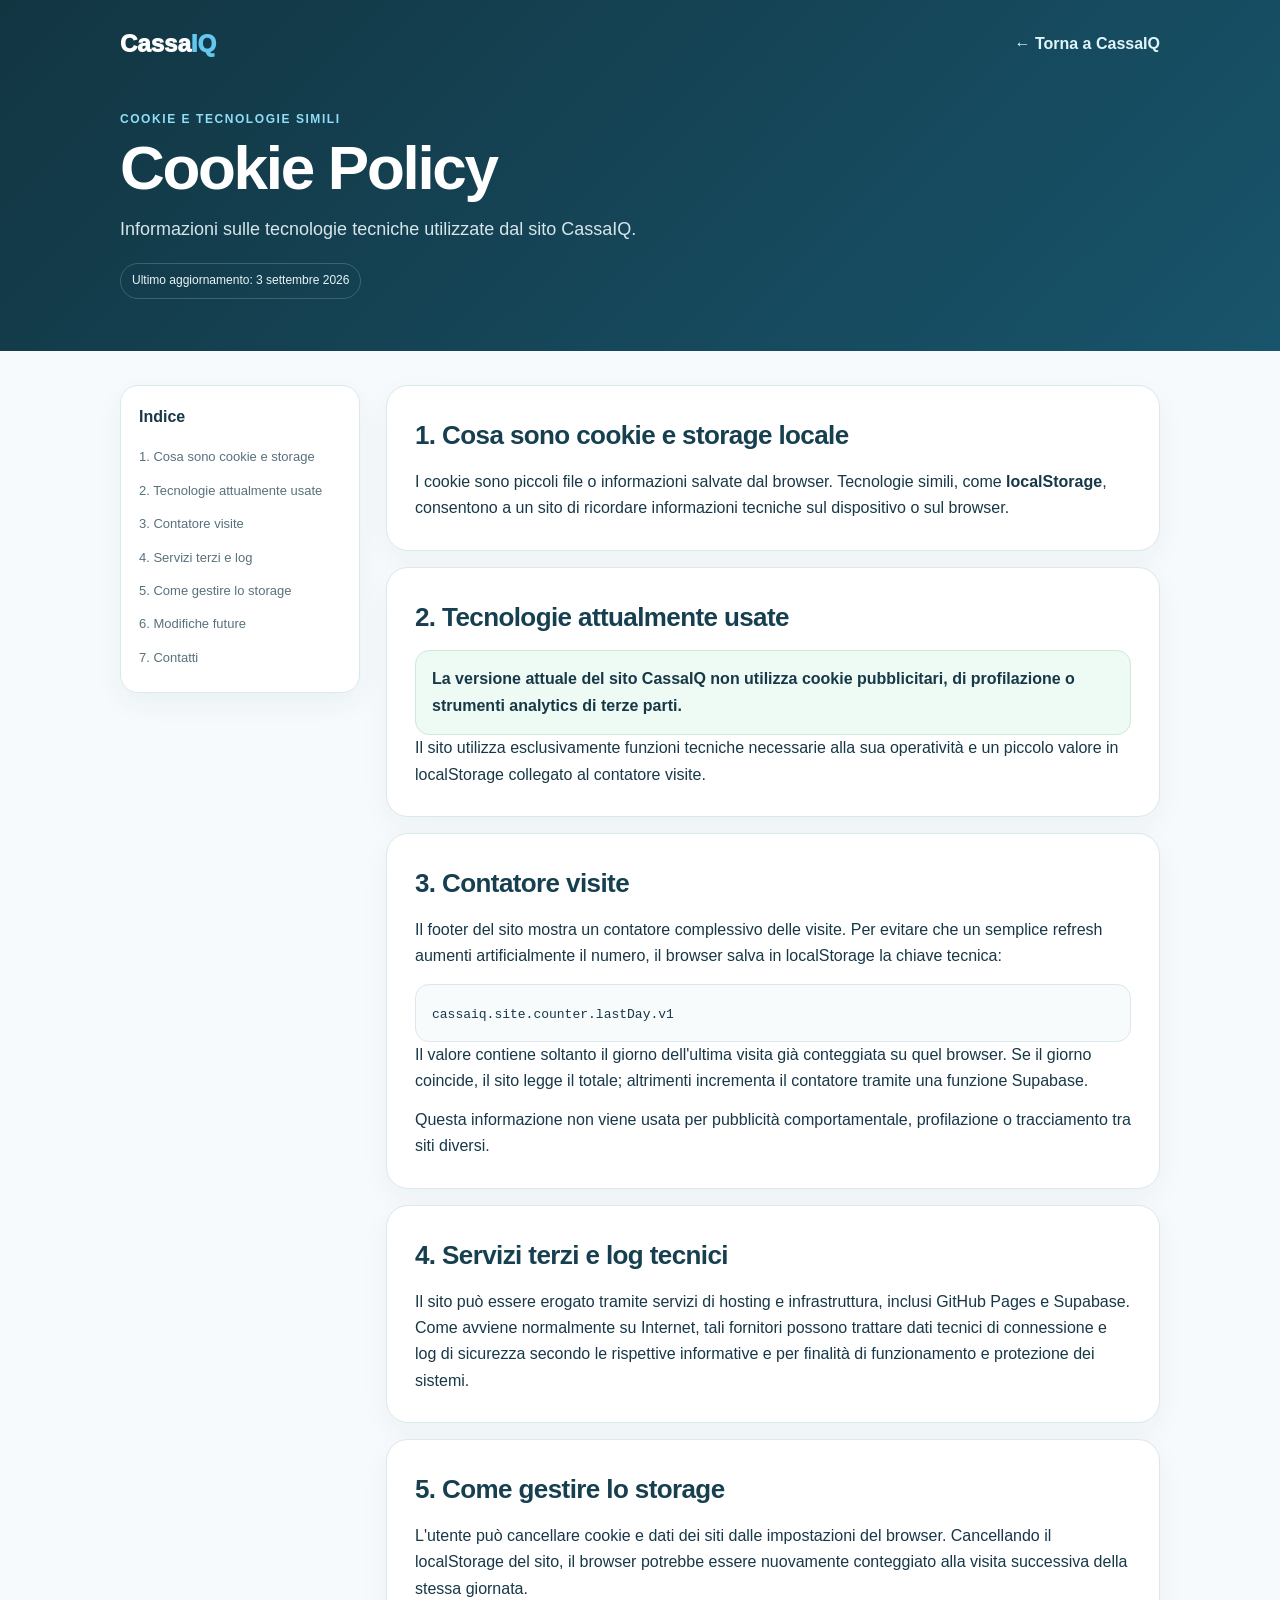
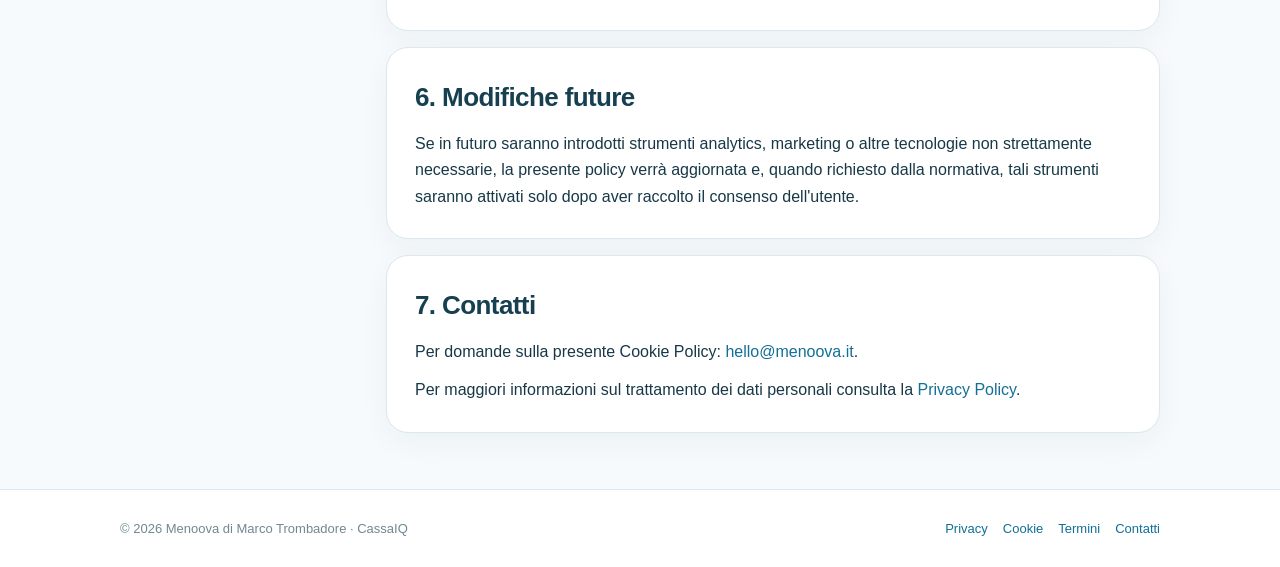
==== cookie-policy.html @ 6b3182c5 "Add files via upload" ====
<!doctype html>
<html lang="it">
<head>
<meta charset="utf-8">
<meta name="viewport" content="width=device-width,initial-scale=1">
<meta name="theme-color" content="#2fa8d7">
<title>Cookie Policy — CassaIQ</title>
<meta name="robots" content="index,follow">
<style>
:root{--blue:#2fa8d7;--blue-dark:#126f96;--ink:#173847;--muted:#607783;--line:#dbe8ed;--bg:#f6fafc;--paper:#fff;--green:#27885b}
*{box-sizing:border-box}html{scroll-behavior:smooth}body{margin:0;font-family:Inter,-apple-system,BlinkMacSystemFont,"Segoe UI",Roboto,Arial,sans-serif;color:var(--ink);background:var(--bg);line-height:1.65}a{color:var(--blue-dark);text-decoration:none}a:hover{text-decoration:underline}.wrap{width:min(1040px,calc(100% - 34px));margin:auto}.top{background:linear-gradient(135deg,#123542,#18546b);color:#fff;padding:24px 0 52px}.nav{display:flex;align-items:center;justify-content:space-between;gap:20px}.brand{font-weight:950;font-size:24px;color:#fff}.brand span{color:#64c8ee}.back{color:#dff4fb;font-weight:750}.hero{padding-top:46px;max-width:800px}.eyebrow{font-size:12px;text-transform:uppercase;letter-spacing:.13em;font-weight:900;color:#90ddf7}.hero h1{font-size:clamp(38px,6vw,62px);line-height:1;letter-spacing:-2.3px;margin:8px 0 16px}.hero p{font-size:18px;color:#d6e5ea;margin:0}.updated{display:inline-block;margin-top:18px;padding:7px 11px;border:1px solid rgba(255,255,255,.18);border-radius:999px;font-size:12px;color:#e8f4f7}.layout{display:grid;grid-template-columns:240px 1fr;gap:26px;padding:34px 0 56px}.toc{position:sticky;top:20px;align-self:start;background:#fff;border:1px solid var(--line);border-radius:18px;padding:18px;box-shadow:0 10px 28px rgba(23,56,71,.05)}.toc strong{display:block;margin-bottom:10px}.toc a{display:block;padding:6px 0;font-size:13px;color:#58717c}.content{display:grid;gap:16px}.card{background:#fff;border:1px solid var(--line);border-radius:22px;padding:28px;box-shadow:0 10px 30px rgba(23,56,71,.045)}h2{font-size:26px;letter-spacing:-.6px;margin:0 0 12px;color:#163f50}h3{font-size:18px;margin:20px 0 8px}p{margin:0 0 12px}p:last-child{margin-bottom:0}ul{margin:10px 0 0;padding-left:21px}.notice{padding:15px 16px;border-radius:14px;background:#eef8fc;border:1px solid #cfeaf5}.ok{background:#eefaf4;border-color:#ccebd9}.legal-box{background:#f8fbfc;border:1px solid var(--line);border-radius:14px;padding:15px 16px;margin-top:14px}.small{font-size:13px;color:var(--muted)}footer{border-top:1px solid var(--line);background:#fff;padding:28px 0;color:#718891;font-size:13px}.footer-row{display:flex;justify-content:space-between;gap:20px;flex-wrap:wrap}.footer-links{display:flex;gap:15px;flex-wrap:wrap}@media(max-width:780px){.layout{grid-template-columns:1fr}.toc{position:static}.card{padding:22px}.top{padding-bottom:40px}.nav{align-items:flex-start}.footer-row{flex-direction:column}}
</style>
</head>
<body>
<header class="top"><div class="wrap"><nav class="nav"><a class="brand" href="index.html">Cassa<span>IQ</span></a><a class="back" href="index.html">← Torna a CassaIQ</a></nav><div class="hero"><div class="eyebrow">Cookie e tecnologie simili</div><h1>Cookie Policy</h1><p>Informazioni sulle tecnologie tecniche utilizzate dal sito CassaIQ.</p><span class="updated">Ultimo aggiornamento: 3 settembre 2026</span></div></div></header>
<main class="wrap layout"><aside class="toc"><strong>Indice</strong><a href="#cosa">1. Cosa sono cookie e storage</a><a href="#attuali">2. Tecnologie attualmente usate</a><a href="#contatore">3. Contatore visite</a><a href="#terze">4. Servizi terzi e log</a><a href="#gestione">5. Come gestire lo storage</a><a href="#futuro">6. Modifiche future</a><a href="#contatti">7. Contatti</a></aside><div class="content">
<section class="card" id="cosa"><h2>1. Cosa sono cookie e storage locale</h2><p>I cookie sono piccoli file o informazioni salvate dal browser. Tecnologie simili, come <strong>localStorage</strong>, consentono a un sito di ricordare informazioni tecniche sul dispositivo o sul browser.</p></section>
<section class="card" id="attuali"><h2>2. Tecnologie attualmente usate</h2><div class="notice ok"><p><strong>La versione attuale del sito CassaIQ non utilizza cookie pubblicitari, di profilazione o strumenti analytics di terze parti.</strong></p></div><p>Il sito utilizza esclusivamente funzioni tecniche necessarie alla sua operatività e un piccolo valore in localStorage collegato al contatore visite.</p></section>
<section class="card" id="contatore"><h2>3. Contatore visite</h2><p>Il footer del sito mostra un contatore complessivo delle visite. Per evitare che un semplice refresh aumenti artificialmente il numero, il browser salva in localStorage la chiave tecnica:</p><div class="legal-box"><code>cassaiq.site.counter.lastDay.v1</code></div><p>Il valore contiene soltanto il giorno dell'ultima visita già conteggiata su quel browser. Se il giorno coincide, il sito legge il totale; altrimenti incrementa il contatore tramite una funzione Supabase.</p><p>Questa informazione non viene usata per pubblicità comportamentale, profilazione o tracciamento tra siti diversi.</p></section>
<section class="card" id="terze"><h2>4. Servizi terzi e log tecnici</h2><p>Il sito può essere erogato tramite servizi di hosting e infrastruttura, inclusi GitHub Pages e Supabase. Come avviene normalmente su Internet, tali fornitori possono trattare dati tecnici di connessione e log di sicurezza secondo le rispettive informative e per finalità di funzionamento e protezione dei sistemi.</p></section>
<section class="card" id="gestione"><h2>5. Come gestire lo storage</h2><p>L'utente può cancellare cookie e dati dei siti dalle impostazioni del browser. Cancellando il localStorage del sito, il browser potrebbe essere nuovamente conteggiato alla visita successiva della stessa giornata.</p></section>
<section class="card" id="futuro"><h2>6. Modifiche future</h2><p>Se in futuro saranno introdotti strumenti analytics, marketing o altre tecnologie non strettamente necessarie, la presente policy verrà aggiornata e, quando richiesto dalla normativa, tali strumenti saranno attivati solo dopo aver raccolto il consenso dell'utente.</p></section>
<section class="card" id="contatti"><h2>7. Contatti</h2><p>Per domande sulla presente Cookie Policy: <a href="mailto:hello@menoova.it">hello@menoova.it</a>.</p><p>Per maggiori informazioni sul trattamento dei dati personali consulta la <a href="privacy.html">Privacy Policy</a>.</p></section>
</div></main>
<footer><div class="wrap footer-row"><span>© 2026 Menoova di Marco Trombadore · CassaIQ</span><div class="footer-links"><a href="privacy.html">Privacy</a><a href="cookie-policy.html">Cookie</a><a href="termini-condizioni.html">Termini</a><a href="mailto:hello@menoova.it">Contatti</a></div></div></footer>
</body></html>
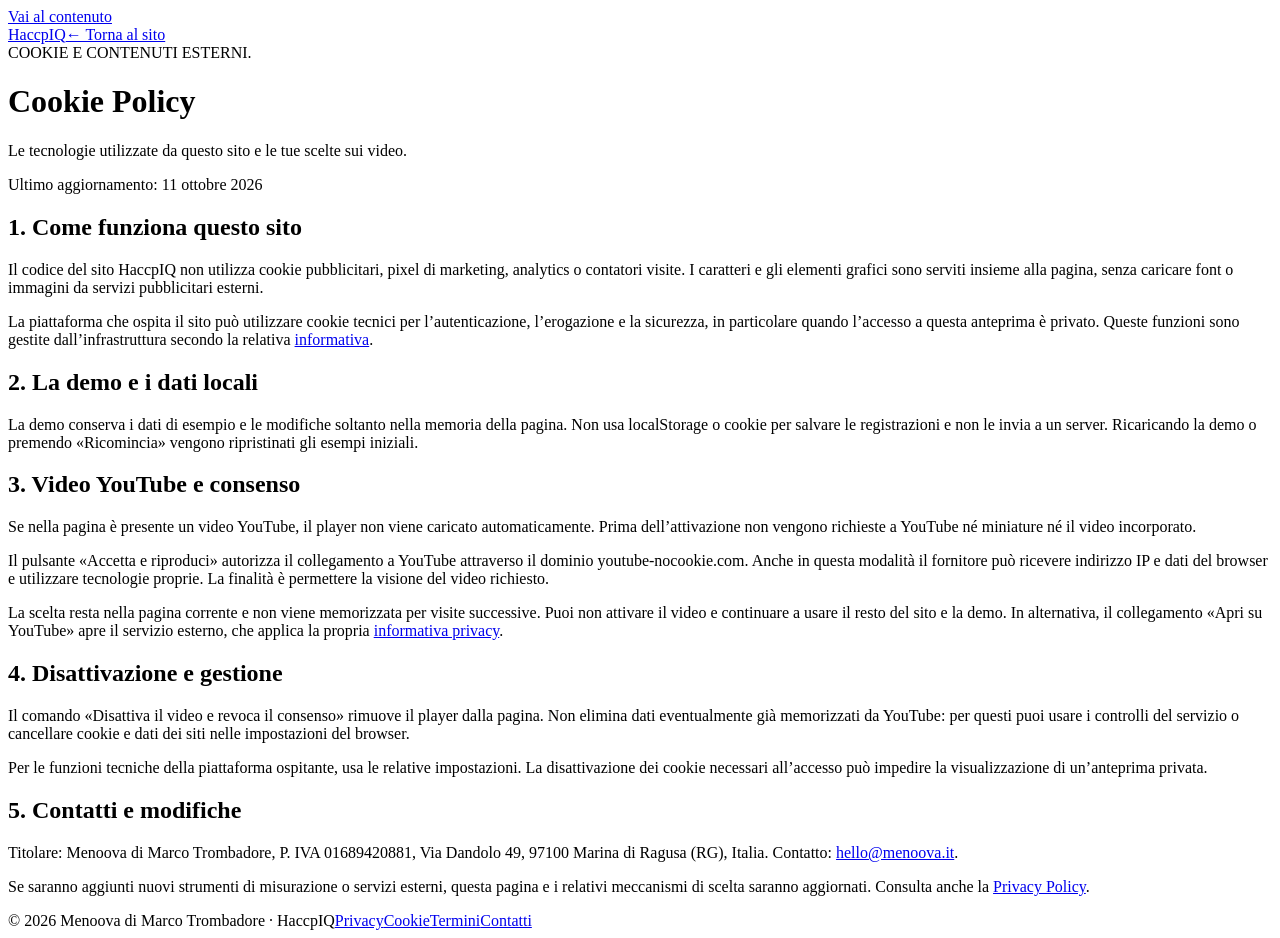
==== commit 66b3b07b: "Add files via upload" ====
--- a/cookie-policy.html
+++ b/cookie-policy.html
@@ -1,26 +1,5 @@
-<!doctype html>
-<html lang="it">
-<head>
-<meta charset="utf-8">
-<meta name="viewport" content="width=device-width,initial-scale=1">
-<meta name="theme-color" content="#2fa8d7">
-<title>Cookie Policy — CassaIQ</title>
-<meta name="robots" content="index,follow">
-<style>
-:root{--blue:#2fa8d7;--blue-dark:#126f96;--ink:#173847;--muted:#607783;--line:#dbe8ed;--bg:#f6fafc;--paper:#fff;--green:#27885b}
-*{box-sizing:border-box}html{scroll-behavior:smooth}body{margin:0;font-family:Inter,-apple-system,BlinkMacSystemFont,"Segoe UI",Roboto,Arial,sans-serif;color:var(--ink);background:var(--bg);line-height:1.65}a{color:var(--blue-dark);text-decoration:none}a:hover{text-decoration:underline}.wrap{width:min(1040px,calc(100% - 34px));margin:auto}.top{background:linear-gradient(135deg,#123542,#18546b);color:#fff;padding:24px 0 52px}.nav{display:flex;align-items:center;justify-content:space-between;gap:20px}.brand{font-weight:950;font-size:24px;color:#fff}.brand span{color:#64c8ee}.back{color:#dff4fb;font-weight:750}.hero{padding-top:46px;max-width:800px}.eyebrow{font-size:12px;text-transform:uppercase;letter-spacing:.13em;font-weight:900;color:#90ddf7}.hero h1{font-size:clamp(38px,6vw,62px);line-height:1;letter-spacing:-2.3px;margin:8px 0 16px}.hero p{font-size:18px;color:#d6e5ea;margin:0}.updated{display:inline-block;margin-top:18px;padding:7px 11px;border:1px solid rgba(255,255,255,.18);border-radius:999px;font-size:12px;color:#e8f4f7}.layout{display:grid;grid-template-columns:240px 1fr;gap:26px;padding:34px 0 56px}.toc{position:sticky;top:20px;align-self:start;background:#fff;border:1px solid var(--line);border-radius:18px;padding:18px;box-shadow:0 10px 28px rgba(23,56,71,.05)}.toc strong{display:block;margin-bottom:10px}.toc a{display:block;padding:6px 0;font-size:13px;color:#58717c}.content{display:grid;gap:16px}.card{background:#fff;border:1px solid var(--line);border-radius:22px;padding:28px;box-shadow:0 10px 30px rgba(23,56,71,.045)}h2{font-size:26px;letter-spacing:-.6px;margin:0 0 12px;color:#163f50}h3{font-size:18px;margin:20px 0 8px}p{margin:0 0 12px}p:last-child{margin-bottom:0}ul{margin:10px 0 0;padding-left:21px}.notice{padding:15px 16px;border-radius:14px;background:#eef8fc;border:1px solid #cfeaf5}.ok{background:#eefaf4;border-color:#ccebd9}.legal-box{background:#f8fbfc;border:1px solid var(--line);border-radius:14px;padding:15px 16px;margin-top:14px}.small{font-size:13px;color:var(--muted)}footer{border-top:1px solid var(--line);background:#fff;padding:28px 0;color:#718891;font-size:13px}.footer-row{display:flex;justify-content:space-between;gap:20px;flex-wrap:wrap}.footer-links{display:flex;gap:15px;flex-wrap:wrap}@media(max-width:780px){.layout{grid-template-columns:1fr}.toc{position:static}.card{padding:22px}.top{padding-bottom:40px}.nav{align-items:flex-start}.footer-row{flex-direction:column}}
-</style>
-</head>
-<body>
-<header class="top"><div class="wrap"><nav class="nav"><a class="brand" href="index.html">Cassa<span>IQ</span></a><a class="back" href="index.html">← Torna a CassaIQ</a></nav><div class="hero"><div class="eyebrow">Cookie e tecnologie simili</div><h1>Cookie Policy</h1><p>Informazioni sulle tecnologie tecniche utilizzate dal sito CassaIQ.</p><span class="updated">Ultimo aggiornamento: 3 settembre 2026</span></div></div></header>
-<main class="wrap layout"><aside class="toc"><strong>Indice</strong><a href="#cosa">1. Cosa sono cookie e storage</a><a href="#attuali">2. Tecnologie attualmente usate</a><a href="#contatore">3. Contatore visite</a><a href="#terze">4. Servizi terzi e log</a><a href="#gestione">5. Come gestire lo storage</a><a href="#futuro">6. Modifiche future</a><a href="#contatti">7. Contatti</a></aside><div class="content">
-<section class="card" id="cosa"><h2>1. Cosa sono cookie e storage locale</h2><p>I cookie sono piccoli file o informazioni salvate dal browser. Tecnologie simili, come <strong>localStorage</strong>, consentono a un sito di ricordare informazioni tecniche sul dispositivo o sul browser.</p></section>
-<section class="card" id="attuali"><h2>2. Tecnologie attualmente usate</h2><div class="notice ok"><p><strong>La versione attuale del sito CassaIQ non utilizza cookie pubblicitari, di profilazione o strumenti analytics di terze parti.</strong></p></div><p>Il sito utilizza esclusivamente funzioni tecniche necessarie alla sua operatività e un piccolo valore in localStorage collegato al contatore visite.</p></section>
-<section class="card" id="contatore"><h2>3. Contatore visite</h2><p>Il footer del sito mostra un contatore complessivo delle visite. Per evitare che un semplice refresh aumenti artificialmente il numero, il browser salva in localStorage la chiave tecnica:</p><div class="legal-box"><code>cassaiq.site.counter.lastDay.v1</code></div><p>Il valore contiene soltanto il giorno dell'ultima visita già conteggiata su quel browser. Se il giorno coincide, il sito legge il totale; altrimenti incrementa il contatore tramite una funzione Supabase.</p><p>Questa informazione non viene usata per pubblicità comportamentale, profilazione o tracciamento tra siti diversi.</p></section>
-<section class="card" id="terze"><h2>4. Servizi terzi e log tecnici</h2><p>Il sito può essere erogato tramite servizi di hosting e infrastruttura, inclusi GitHub Pages e Supabase. Come avviene normalmente su Internet, tali fornitori possono trattare dati tecnici di connessione e log di sicurezza secondo le rispettive informative e per finalità di funzionamento e protezione dei sistemi.</p></section>
-<section class="card" id="gestione"><h2>5. Come gestire lo storage</h2><p>L'utente può cancellare cookie e dati dei siti dalle impostazioni del browser. Cancellando il localStorage del sito, il browser potrebbe essere nuovamente conteggiato alla visita successiva della stessa giornata.</p></section>
-<section class="card" id="futuro"><h2>6. Modifiche future</h2><p>Se in futuro saranno introdotti strumenti analytics, marketing o altre tecnologie non strettamente necessarie, la presente policy verrà aggiornata e, quando richiesto dalla normativa, tali strumenti saranno attivati solo dopo aver raccolto il consenso dell'utente.</p></section>
-<section class="card" id="contatti"><h2>7. Contatti</h2><p>Per domande sulla presente Cookie Policy: <a href="mailto:hello@menoova.it">hello@menoova.it</a>.</p><p>Per maggiori informazioni sul trattamento dei dati personali consulta la <a href="privacy.html">Privacy Policy</a>.</p></section>
-</div></main>
-<footer><div class="wrap footer-row"><span>© 2026 Menoova di Marco Trombadore · CassaIQ</span><div class="footer-links"><a href="privacy.html">Privacy</a><a href="cookie-policy.html">Cookie</a><a href="termini-condizioni.html">Termini</a><a href="mailto:hello@menoova.it">Contatti</a></div></div></footer>
-</body></html>+<!doctype html><html lang="it"><head><meta charset="utf-8"><meta name="viewport" content="width=device-width,initial-scale=1"><meta name="theme-color" content="#123d36"><title>Cookie Policy — HaccpIQ</title><meta name="description" content="Le tecnologie utilizzate da questo sito e le tue scelte sui video."><link rel="icon" href="assets/favicon.svg" type="image/svg+xml"><link rel="stylesheet" href="assets/site.css"></head><body><a class="skip-link" href="#contenuto">Vai al contenuto</a><header class="legal-header"><div class="container"><a class="brand" href="index.html">Haccp<span class="brand-iq">IQ</span></a><a href="index.html">← Torna al sito</a></div></header><main class="legal-main" id="contenuto"><div class="eyebrow">COOKIE E CONTENUTI ESTERNI.</div><h1>Cookie Policy</h1><p class="legal-intro">Le tecnologie utilizzate da questo sito e le tue scelte sui video.</p><p class="legal-date">Ultimo aggiornamento: 11 ottobre 2026</p><section><h2>1. Come funziona questo sito</h2><p>Il codice del sito HaccpIQ non utilizza cookie pubblicitari, pixel di marketing, analytics o contatori visite. I caratteri e gli elementi grafici sono serviti insieme alla pagina, senza caricare font o immagini da servizi pubblicitari esterni.</p><p>La piattaforma che ospita il sito può utilizzare cookie tecnici per l’autenticazione, l’erogazione e la sicurezza, in particolare quando l’accesso a questa anteprima è privato. Queste funzioni sono gestite dall’infrastruttura secondo la relativa <a href="https://openai.com/policies/privacy-policy/" target="_blank" rel="noopener noreferrer">informativa</a>.</p></section>
+<section><h2>2. La demo e i dati locali</h2><p>La demo conserva i dati di esempio e le modifiche soltanto nella memoria della pagina. Non usa localStorage o cookie per salvare le registrazioni e non le invia a un server. Ricaricando la demo o premendo «Ricomincia» vengono ripristinati gli esempi iniziali.</p></section>
+<section><h2>3. Video YouTube e consenso</h2><p>Se nella pagina è presente un video YouTube, il player non viene caricato automaticamente. Prima dell’attivazione non vengono richieste a YouTube né miniature né il video incorporato.</p><p>Il pulsante «Accetta e riproduci» autorizza il collegamento a YouTube attraverso il dominio youtube-nocookie.com. Anche in questa modalità il fornitore può ricevere indirizzo IP e dati del browser e utilizzare tecnologie proprie. La finalità è permettere la visione del video richiesto.</p><p>La scelta resta nella pagina corrente e non viene memorizzata per visite successive. Puoi non attivare il video e continuare a usare il resto del sito e la demo. In alternativa, il collegamento «Apri su YouTube» apre il servizio esterno, che applica la propria <a href="https://policies.google.com/privacy" target="_blank" rel="noopener noreferrer">informativa privacy</a>.</p></section>
+<section><h2>4. Disattivazione e gestione</h2><p>Il comando «Disattiva il video e revoca il consenso» rimuove il player dalla pagina. Non elimina dati eventualmente già memorizzati da YouTube: per questi puoi usare i controlli del servizio o cancellare cookie e dati dei siti nelle impostazioni del browser.</p><p>Per le funzioni tecniche della piattaforma ospitante, usa le relative impostazioni. La disattivazione dei cookie necessari all’accesso può impedire la visualizzazione di un’anteprima privata.</p></section>
+<section><h2>5. Contatti e modifiche</h2><p>Titolare: Menoova di Marco Trombadore, P. IVA 01689420881, Via Dandolo 49, 97100 Marina di Ragusa (RG), Italia. Contatto: <a href="mailto:hello@menoova.it">hello@menoova.it</a>.</p><p>Se saranno aggiunti nuovi strumenti di misurazione o servizi esterni, questa pagina e i relativi meccanismi di scelta saranno aggiornati. Consulta anche la <a href="privacy.html">Privacy Policy</a>.</p></section></main><footer class="legal-footer"><span>© 2026 Menoova di Marco Trombadore · HaccpIQ</span><a href="privacy.html">Privacy</a><a href="cookie-policy.html">Cookie</a><a href="termini-condizioni.html">Termini</a><a href="mailto:hello@menoova.it">Contatti</a></footer></body></html>
